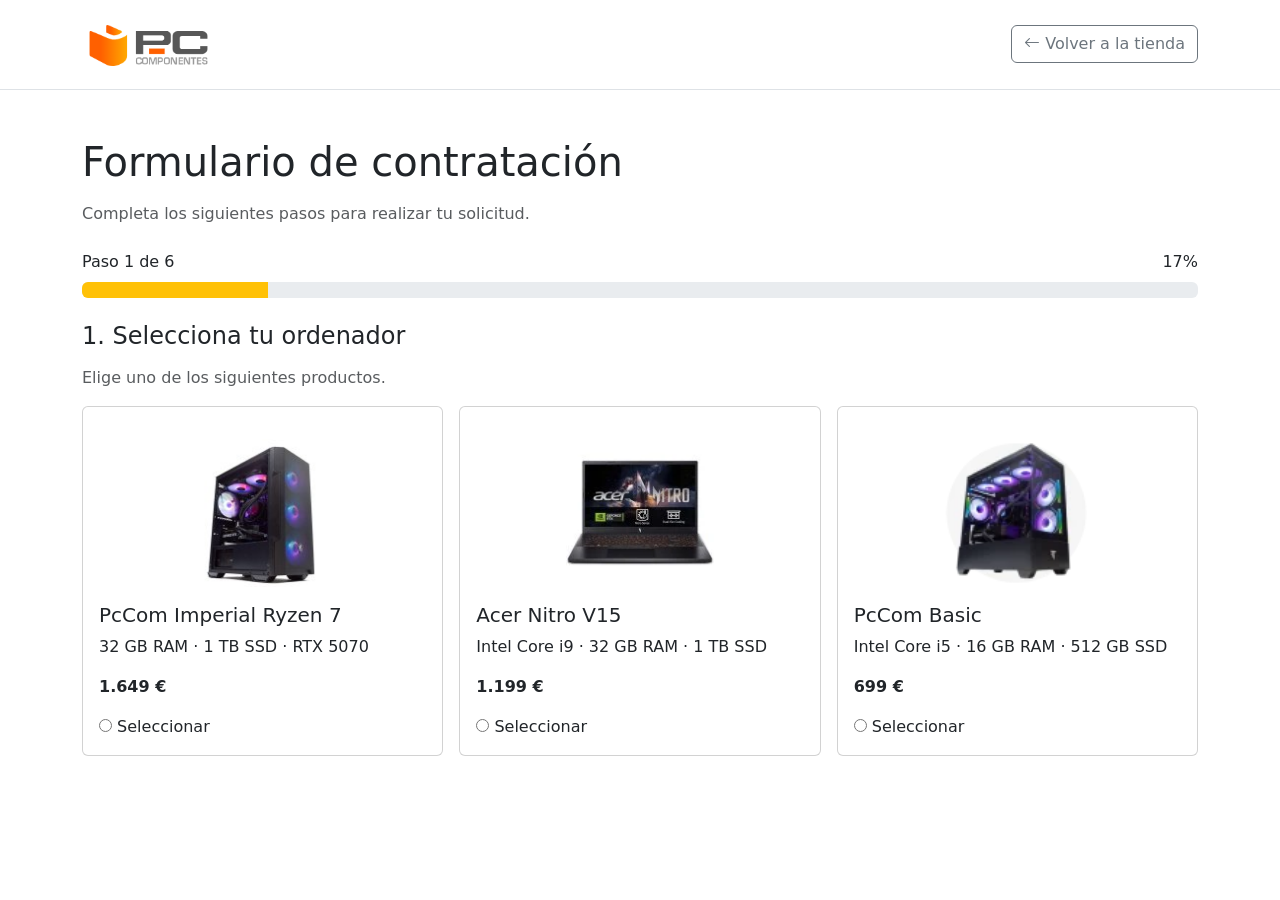
==== 3_Práctica_2_Formularios/formulario_Contratacion.html @ 8ff79df8 "Integración de práctica 2: formulario de contratación por pasos y recursos Bootstrap" ====
<!DOCTYPE html>
<html lang="es">

<head>
    <meta charset="UTF-8">
    <meta name="viewport" content="width=device-width, initial-scale=1.0">
    <title>Formulario de contratación - PCComponentes</title>

    <!-- Bootstrap -->
    <link rel="stylesheet" href="../bootstrap/css/bootstrap.min.css">

    <!-- Bootstrap Icons -->
    <link rel="stylesheet" href="../bootstrap-icons-1.13.1/font/bootstrap-icons.min.css">

    <!-- CSS del formulario -->
    <link rel="stylesheet" href="formulario.css">
</head>

<body>

    <!-- CABECERA DEL FORMULARIO -->
    <header class="bg-white border-bottom py-3">
        <div class="container d-flex justify-content-between align-items-center">

            <!-- Logotipo -->
            <a href="../index.html">
                <img src="../imagenes/Logo_1.png" alt="PCComponentes" width="150">
            </a>

            <!-- Volver a la página principal -->
            <a href="../index.html" class="btn btn-outline-secondary">
                <i class="bi bi-arrow-left"></i>
                Volver a la tienda
            </a>

        </div>
    </header>

    <!-- CONTENIDO PRINCIPAL -->
    <main class="container my-5">

        <!-- Título -->
        <h1 class="mb-3">Formulario de contratación</h1>

        <p class="text-muted mb-4">
            Completa los siguientes pasos para realizar tu solicitud.
        </p>

        <!-- Indicador de progreso -->
        <div class="mb-4">
            <div class="d-flex justify-content-between mb-2">
                <span id="textoPaso">Paso 1 de 6</span>
                <span id="porcentajePaso">17%</span>
            </div>

            <div class="progress" role="progressbar" aria-label="Progreso del formulario" aria-valuenow="1"
                aria-valuemin="0" aria-valuemax="6">

                <div id="barraProgreso" class="progress-bar bg-warning" style="width: 16.67%;">
                </div>
            </div>
        </div>

        <form id="formularioContratacion" novalidate>

            <!-- PASO 1: SELECCIÓN DE PRODUCTOS -->
            <section id="paso1" class="mb-5">

                <h2 class="h4 mb-3">1. Selecciona tu ordenador</h2>

                <p class="text-muted">
                    Elige uno de los siguientes productos.
                </p>

                <div class="row g-3">

                    <!-- Producto 1 -->
                    <div class="col-12 col-md-4">
                        <label class="card h-100 tarjeta-seleccionable">
                            <div class="card-body">
                                <img src="../imagenes/PcCom_Imperial_AMD_Ryzen_7.png" class="card-img-top p-3"
                                    alt="Ordenador PcCom Imperial Ryzen 7" style="height: 180px; object-fit: contain;">
                                <h3 class="h5">PcCom Imperial Ryzen 7</h3>
                                <p>32 GB RAM · 1 TB SSD · RTX 5070</p>
                                <p class="fw-bold">1.649 €</p>

                                <label>
                                    <input type="radio" name="producto" value="pccom" data-precio="1649">
                                    Seleccionar
                                </label>
                            </div>
                        </label>
                    </div>

                    <!-- Producto 2 -->
                    <div class="col-12 col-md-4">
                        <label class="card h-100 tarjeta-seleccionable">
                            <div class="card-body">
                                <img src="../imagenes/Portátil_Acer_Nitro_V15_IntelCore_i9.png" class="card-img-top p-3"
                                    alt="Portátil Acer Nitro V15" style="height: 180px; object-fit: contain;">
                                <h3 class="h5">Acer Nitro V15</h3>
                                <p>Intel Core i9 · 32 GB RAM · 1 TB SSD</p>
                                <p class="fw-bold">1.199 €</p>

                                <label>
                                    <input type="radio" name="producto" value="acer" data-precio="1199">
                                    Seleccionar
                                </label>
                        </label>
                    </div>
                </div>

                <!-- Producto 3 -->
                <div class="col-12 col-md-4">
                    <label class="card h-100 tarjeta-seleccionable">
                        <div class="card-body">
                            <img src="../imagenes/Sobremesas.png" class="card-img-top p-3" alt="Ordenador PcCom Basic"
                                style="height: 180px; object-fit: contain;">
                            <h3 class="h5">PcCom Basic</h3>
                            <p>Intel Core i5 · 16 GB RAM · 512 GB SSD</p>
                            <p class="fw-bold">699 €</p>

                            <label>
                                <input type="radio" name="producto" value="basic" data-precio="699">
                                Seleccionar
                            </label>
                        </div>
                    </label>
                </div>

                </div>
            </section>

        </form>


    </main>




    <script src="formulario.js"></script>
    <script src="../bootstrap/js/bootstrap.bundle.min.js"></script>
</body>

</html>
---- 3_Práctica_2_Formularios/formulario.css ----
/* PRODUCTO SELECCIONADO */
.card.producto-seleccionado {
    border: 2px solid #ff6000;
    background-color: #fff8f2;
}

/* TARJETAS INTERACTIVAS */
.tarjeta-seleccionable {
    cursor: pointer;
    transition: transform 0.25s ease, box-shadow 0.25s ease;
}

/* Al pasar el ratón */
.tarjeta-seleccionable:hover {
    transform: translateY(-6px);
    box-shadow: 0 8px 20px rgba(0, 0, 0, 0.15);
}

/* Producto seleccionado */
.card.producto-seleccionado {
    border: 2px solid #ff6000;
    background-color: #fff8f2;
}

/* Accesibilidad con teclado */
.tarjeta-seleccionable:focus-within {
    outline: 3px solid #ff6000;
    outline-offset: 3px;
}
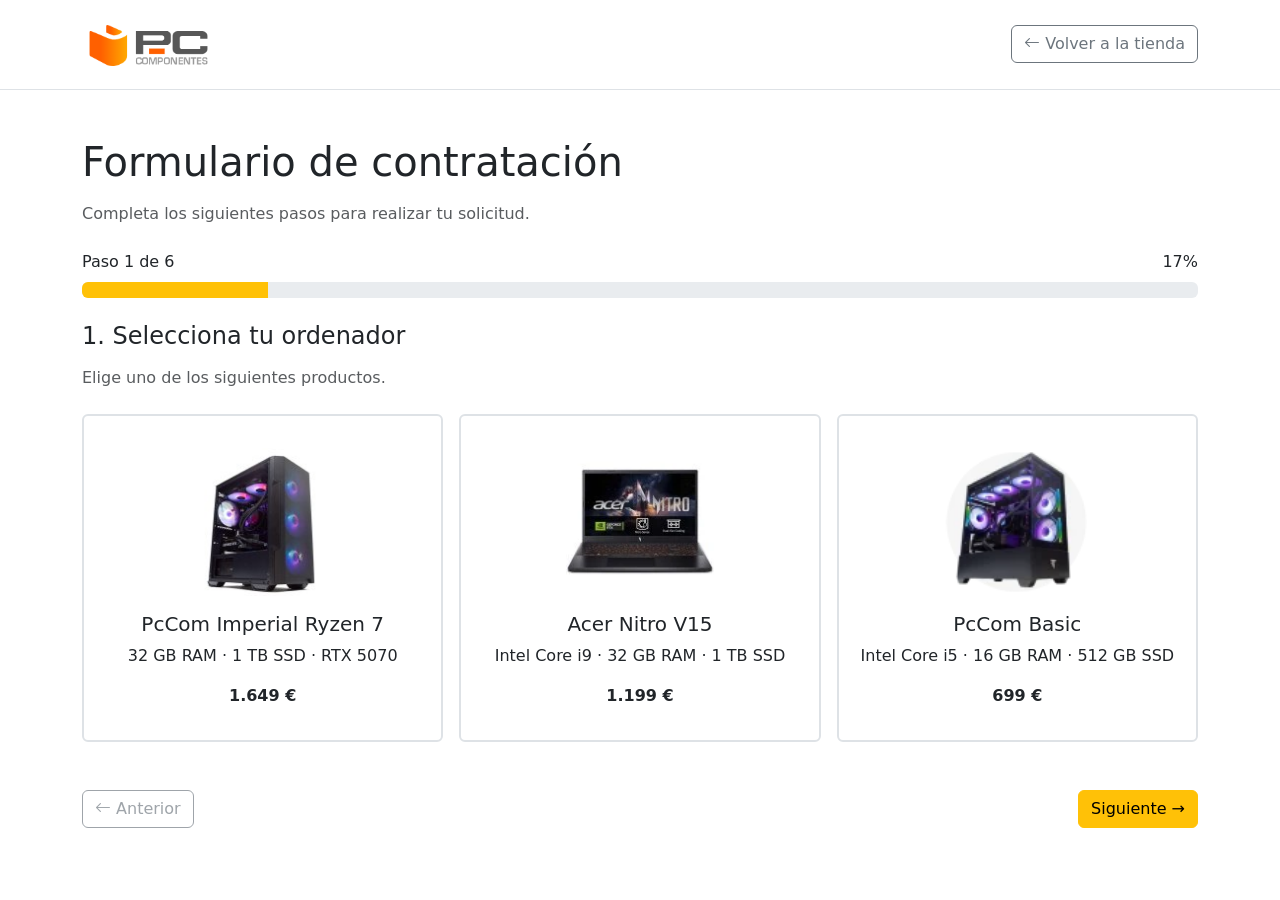
==== commit 2aa017ab: "Práctica 2 - Formulario de contratación de 6 pasos finalizado" ====
--- a/3_Práctica_2_Formularios/formulario_Contratacion.html
+++ b/3_Práctica_2_Formularios/formulario_Contratacion.html
@@ -63,12 +63,13 @@
 
         <form id="formularioContratacion" novalidate>
 
+
             <!-- PASO 1: SELECCIÓN DE PRODUCTOS -->
             <section id="paso1" class="mb-5">
 
                 <h2 class="h4 mb-3">1. Selecciona tu ordenador</h2>
 
-                <p class="text-muted">
+                <p class="text-muted mb-4">
                     Elige uno de los siguientes productos.
                 </p>
 
@@ -77,70 +78,564 @@
                     <!-- Producto 1 -->
                     <div class="col-12 col-md-4">
                         <label class="card h-100 tarjeta-seleccionable">
-                            <div class="card-body">
+
+                            <input type="radio" name="producto" value="pccom" data-precio="1649"
+                                class="radio-producto visually-hidden">
+
+                            <div class="card-body text-center">
                                 <img src="../imagenes/PcCom_Imperial_AMD_Ryzen_7.png" class="card-img-top p-3"
                                     alt="Ordenador PcCom Imperial Ryzen 7" style="height: 180px; object-fit: contain;">
+
                                 <h3 class="h5">PcCom Imperial Ryzen 7</h3>
                                 <p>32 GB RAM · 1 TB SSD · RTX 5070</p>
                                 <p class="fw-bold">1.649 €</p>
-
-                                <label>
-                                    <input type="radio" name="producto" value="pccom" data-precio="1649">
-                                    Seleccionar
-                                </label>
                             </div>
+
                         </label>
                     </div>
 
                     <!-- Producto 2 -->
                     <div class="col-12 col-md-4">
                         <label class="card h-100 tarjeta-seleccionable">
-                            <div class="card-body">
+
+                            <input type="radio" name="producto" value="acer" data-precio="1199"
+                                class="radio-producto visually-hidden">
+
+                            <div class="card-body text-center">
                                 <img src="../imagenes/Portátil_Acer_Nitro_V15_IntelCore_i9.png" class="card-img-top p-3"
                                     alt="Portátil Acer Nitro V15" style="height: 180px; object-fit: contain;">
+
                                 <h3 class="h5">Acer Nitro V15</h3>
                                 <p>Intel Core i9 · 32 GB RAM · 1 TB SSD</p>
                                 <p class="fw-bold">1.199 €</p>
-
-                                <label>
-                                    <input type="radio" name="producto" value="acer" data-precio="1199">
-                                    Seleccionar
-                                </label>
-                        </label>
-                    </div>
-                </div>
-
-                <!-- Producto 3 -->
-                <div class="col-12 col-md-4">
-                    <label class="card h-100 tarjeta-seleccionable">
-                        <div class="card-body">
-                            <img src="../imagenes/Sobremesas.png" class="card-img-top p-3" alt="Ordenador PcCom Basic"
-                                style="height: 180px; object-fit: contain;">
-                            <h3 class="h5">PcCom Basic</h3>
-                            <p>Intel Core i5 · 16 GB RAM · 512 GB SSD</p>
-                            <p class="fw-bold">699 €</p>
-
-                            <label>
-                                <input type="radio" name="producto" value="basic" data-precio="699">
-                                Seleccionar
+                            </div>
+
+                        </label>
+                    </div>
+
+                    <!-- Producto 3 -->
+                    <div class="col-12 col-md-4">
+                        <label class="card h-100 tarjeta-seleccionable">
+
+                            <input type="radio" name="producto" value="basic" data-precio="699"
+                                class="radio-producto visually-hidden">
+
+                            <div class="card-body text-center">
+                                <img src="../imagenes/Sobremesas.png" class="card-img-top p-3"
+                                    alt="Ordenador PcCom Basic" style="height: 180px; object-fit: contain;">
+
+                                <h3 class="h5">PcCom Basic</h3>
+                                <p>Intel Core i5 · 16 GB RAM · 512 GB SSD</p>
+                                <p class="fw-bold">699 €</p>
+                            </div>
+
+                        </label>
+                    </div>
+
+                </div>
+            </section>
+
+
+            <!-- PASO 2: COMPLEMENTOS -->
+
+            <section id="paso2" class="mb-5 d-none">
+
+                <h2 class="h4 mb-3">2. Selecciona tus complementos</h2>
+
+                <p class="text-muted mb-4">
+                    Personaliza tu compra con complementos opcionales.
+                </p>
+
+                <div class="row g-3">
+
+                    <!-- Complemento 1: Seguro -->
+                    <div class="col-12 col-md-6">
+
+                        <input class="btn-check" type="checkbox" id="seguro" name="complementos" value="seguro"
+                            data-precio="89" autocomplete="off">
+
+                        <label class="card h-100 p-3" for="seguro">
+                            <div class="card-body">
+                                <h3 class="h5 fw-bold">
+                                    Seguro de protección
+                                </h3>
+
+                                <p class="mt-2 mb-1">
+                                    Protección adicional para tu ordenador.
+                                </p>
+
+                                <p class="fw-bold mb-0">
+                                    89 € (pago único)
+                                </p>
+                            </div>
+                        </label>
+
+                    </div>
+
+                    <!-- Complemento 2: Soporte Premium -->
+                    <div class="col-12 col-md-6">
+
+                        <input class="btn-check" type="checkbox" id="soporte" name="complementos" value="soporte"
+                            data-precio="9.99" autocomplete="off">
+
+                        <label class="card h-100 p-3" for="soporte">
+                            <div class="card-body">
+                                <h3 class="h5 fw-bold">
+                                    Soporte técnico premium
+                                </h3>
+
+                                <p class="mt-2 mb-1">
+                                    Asistencia técnica especializada.
+                                </p>
+
+                                <p class="fw-bold mb-0">
+                                    9,99 €/mes
+                                </p>
+                            </div>
+                        </label>
+
+                    </div>
+
+                    <!-- Complemento 3: Instalación -->
+                    <div class="col-12 col-md-6">
+
+                        <input class="btn-check" type="checkbox" id="instalacion" name="complementos"
+                            value="instalacion" data-precio="49" autocomplete="off">
+
+                        <label class="card h-100 p-3" for="instalacion">
+                            <div class="card-body">
+                                <h3 class="h5 fw-bold">
+                                    Instalación y configuración
+                                </h3>
+
+                                <p class="mt-2 mb-1">
+                                    Preparación inicial del equipo.
+                                </p>
+
+                                <p class="fw-bold mb-0">
+                                    49 € (pago único)
+                                </p>
+                            </div>
+                        </label>
+
+                    </div>
+
+                </div>
+
+                <!-- RESUMEN DE PRECIOS -->
+                <div class="card bg-light mt-4">
+                    <div class="card-body">
+                        <h3 class="h5 mb-3">Resumen de precios</h3>
+
+                        <p class="mb-2">
+                            Pago único:
+                            <strong id="totalUnico">0,00 €</strong>
+                        </p>
+
+                        <p class="mb-0">
+                            Cuota mensual:
+                            <strong id="totalMensual">0,00 €/mes</strong>
+                        </p>
+                    </div>
+                </div>
+
+            </section>
+
+
+            <!-- PASO 3: DATOS PERSONALES -->
+            <section id="paso3" class="mb-5 d-none">
+
+                <h2 class="h4 mb-3">3. Datos personales</h2>
+                <p class="text-muted mb-4">
+                    Introduce tus datos para continuar con la contratación.
+                </p>
+
+                <div class="row g-3">
+
+                    <!-- Nombre -->
+                    <div class="col-12 col-md-6">
+                        <label for="nombre" class="form-label">Nombre *</label>
+                        <input type="text" class="form-control" id="nombre" name="nombre" autocomplete="given-name"
+                            required>
+                    </div>
+
+                    <!-- Apellidos -->
+                    <div class="col-12 col-md-6">
+                        <label for="apellidos" class="form-label">Apellidos *</label>
+                        <input type="text" class="form-control" id="apellidos" name="apellidos"
+                            autocomplete="family-name" required>
+                    </div>
+
+
+                    <!-- DNI -->
+                    <div class="col-12 col-md-6">
+                        <label for="dni" class="form-label">DNI *</label>
+
+                        <input type="text" class="form-control" id="dni" name="dni" maxlength="9"
+                            placeholder="12345678Z" aria-describedby="errorDni" required>
+
+                        <div id="errorDni" class="invalid-feedback">
+                            Introduce un DNI válido (8 números y su letra correcta).
+                        </div>
+                    </div>
+
+
+
+                    <!-- Teléfono -->
+                    <div class="col-12 col-md-6">
+                        <label for="telefono" class="form-label">Teléfono *</label>
+
+                        <input type="tel" class="form-control" id="telefono" name="telefono" autocomplete="tel"
+                            maxlength="9" placeholder="612345678" aria-describedby="errorTelefono" required>
+
+                        <div id="errorTelefono" class="invalid-feedback">
+                            Introduce un teléfono español válido de 9 dígitos.
+                        </div>
+                    </div>
+
+
+
+                    <!-- Correo electrónico -->
+                    <div class="col-12 col-md-6">
+                        <label for="email" class="form-label">Correo electrónico *</label>
+
+                        <input type="email" class="form-control" id="email" name="email" autocomplete="email"
+                            aria-describedby="errorEmail" required>
+
+                        <div id="errorEmail" class="invalid-feedback">
+                            Introduce un correo electrónico válido.
+                        </div>
+                    </div>
+
+                    <!-- Confirmar correo electrónico -->
+                    <div class="col-12 col-md-6">
+                        <label for="confirmarEmail" class="form-label">
+                            Confirmar correo electrónico *
+                        </label>
+
+                        <input type="email" class="form-control" id="confirmarEmail" name="confirmarEmail"
+                            aria-describedby="errorConfirmarEmail" required>
+
+                        <div id="errorConfirmarEmail" class="invalid-feedback">
+                            Los correos electrónicos no coinciden.
+                        </div>
+                    </div>
+
+                    <!-- Fecha de nacimiento -->
+                    <div class="col-12 col-md-6">
+                        <label for="fechaNacimiento" class="form-label">
+                            Fecha de nacimiento *
+                        </label>
+
+                        <input type="date" class="form-control" id="fechaNacimiento" name="fechaNacimiento"
+                            aria-describedby="errorFechaNacimiento" required>
+
+                        <div id="errorFechaNacimiento" class="invalid-feedback">
+                            Introduce una fecha válida. Debes tener al menos 18 años.
+                        </div>
+                    </div>
+
+
+                </div>
+            </section>
+
+
+            <!-- PASO 4: DIRECCIÓN -->
+            <section id="paso4" class="mb-5 d-none">
+                <h2 class="h4 mb-3">4. Dirección de facturación</h2>
+                <p class="text-muted">Introduce tu dirección en España.</p>
+
+                <div class="row g-3 mt-2">
+
+                    <!-- Dirección -->
+                    <div class="col-12">
+                        <label for="direccion" class="form-label">Dirección *</label>
+                        <input type="text" class="form-control" id="direccion" name="direccion"
+                            autocomplete="street-address" required>
+                        <div class="invalid-feedback">
+                            Introduce una dirección válida.
+                        </div>
+                    </div>
+
+                    <!-- Ciudad -->
+                    <div class="col-12 col-md-6">
+                        <label for="ciudad" class="form-label">Ciudad / Municipio *</label>
+                        <input type="text" class="form-control" id="ciudad" name="ciudad" required>
+                        <div class="invalid-feedback">
+                            Introduce una ciudad o municipio válido.
+                        </div>
+                    </div>
+
+                    <!-- Código postal -->
+                    <div class="col-12 col-md-6">
+                        <label for="codigoPostal" class="form-label">Código postal *</label>
+                        <input type="text" class="form-control" id="codigoPostal" name="codigoPostal"
+                            inputmode="numeric" maxlength="5" placeholder="37001" required>
+                        <div class="invalid-feedback">
+                            Introduce un código postal válido que corresponda a la provincia.
+                        </div>
+
+                    </div>
+
+                    <!-- Provincia -->
+                    <div class="col-12 col-md-6">
+                        <label for="provincia" class="form-label">Provincia *</label>
+                        <select class="form-select" id="provincia" name="provincia" required>
+                            <option value="">Selecciona una provincia</option>
+                        </select>
+
+                        <div class="invalid-feedback">
+                            Selecciona la provincia correspondiente al código postal.
+                        </div>
+
+                    </div>
+
+                </div>
+
+            </section>
+
+            <!-- PASO 5: PAGO SIMULADO -->
+            <section id="paso5" class="mb-5 d-none">
+
+                <h2 class="h4 mb-3">5. Método de pago</h2>
+
+                <p class="text-muted">
+                    Selecciona un método de pago simulado.
+                </p>
+
+                <!-- Selección del método de pago -->
+                <div class="row g-3 mb-4">
+
+                    <!-- Tarjeta bancaria -->
+                    <div class="col-md-6">
+
+                        <input class="btn-check" type="radio" name="metodoPago" id="pagoTarjeta" value="tarjeta"
+                            autocomplete="off">
+
+                        <label class="btn btn-outline-primary w-100 py-3" for="pagoTarjeta">
+                            <i class="bi bi-credit-card me-2"></i>
+                            Tarjeta bancaria
+                        </label>
+
+                    </div>
+
+                    <!-- Cuenta bancaria -->
+                    <div class="col-md-6">
+
+                        <input class="btn-check" type="radio" name="metodoPago" id="pagoIBAN" value="iban"
+                            autocomplete="off">
+
+                        <label class="btn btn-outline-primary w-100 py-3" for="pagoIBAN">
+                            <i class="bi bi-bank me-2"></i>
+                            Cuenta bancaria (IBAN español)
+                        </label>
+
+                    </div>
+
+                </div>
+
+                <!-- Datos de tarjeta -->
+                <div id="datosTarjeta" class="d-none">
+
+                    <h3 class="h5 mb-3">Datos de la tarjeta</h3>
+
+                    <div class="row g-3">
+
+                        <div class="col-12">
+                            <label for="numeroTarjeta" class="form-label">
+                                Número de tarjeta *
                             </label>
-                        </div>
+
+                            <input type="text" class="form-control" id="numeroTarjeta" maxlength="19"
+                                placeholder="1234 5678 9012 3456">
+                        </div>
+
+                        <div class="col-md-6">
+                            <label for="caducidad" class="form-label">
+                                Caducidad (MM/AA) *
+                            </label>
+
+                            <input type="text" class="form-control" id="caducidad" maxlength="5" placeholder="MM/AA">
+                        </div>
+
+                        <div class="col-md-6">
+                            <label for="cvv" class="form-label">
+                                CVV *
+                            </label>
+
+                            <input type="text" class="form-control" id="cvv" maxlength="3" placeholder="123">
+                        </div>
+
+                    </div>
+                </div>
+
+                <!-- Datos de IBAN -->
+                <div id="datosIBAN" class="d-none">
+
+                    <h3 class="h5 mb-3">Datos bancarios</h3>
+
+                    <label for="iban" class="form-label">
+                        IBAN español *
                     </label>
-                </div>
-
-                </div>
+
+                    <input type="text" class="form-control" id="iban" maxlength="34"
+                        placeholder="ES00 0000 0000 0000 0000 0000">
+
+                </div>
+
+                <p class="text-muted small mt-4">
+                    Este formulario es una simulación académica.
+                    No introduzcas datos bancarios reales.
+                </p>
+
             </section>
 
+            <!-- PASO 6: RESUMEN -->
+            <section id="paso6" class="mb-5 d-none">
+                <h2 class="h4 mb-3">6. Resumen y confirmación</h2>
+                <p class="text-muted">Revisa tu solicitud antes de confirmarla.</p>
+
+                <!-- RESUMEN DEL PEDIDO -->
+                <div class="card mt-4 mb-4">
+                    <div class="card-header fw-bold">
+                        <i class="bi bi-receipt me-2"></i>
+                        Resumen del pedido
+                    </div>
+
+                    <div class="card-body">
+
+                        <h5 class="mb-3">Producto seleccionado</h5>
+                        <p id="resumenProducto"></p>
+
+                        <hr>
+
+                        <h5 class="mb-3">Complementos contratados</h5>
+                        <div id="resumenComplementos"></div>
+
+                        <hr>
+
+                        <div class="d-flex justify-content-between mb-2">
+                            <strong>Total de pago único:</strong>
+                            <strong id="resumenTotalUnico"></strong>
+                        </div>
+
+                        <div class="d-flex justify-content-between">
+                            <strong>Total mensual:</strong>
+                            <strong id="resumenTotalMensual"></strong>
+                        </div>
+
+                    </div>
+                </div>
+
+                <!-- CONSENTIMIENTOS -->
+                <div class="mt-4 mb-4">
+
+                    <h5 class="mb-3">Consentimientos</h5>
+
+                    <!-- Condiciones de contratación -->
+                    <input type="checkbox" class="btn-check" id="aceptarCondiciones" autocomplete="off">
+
+                    <label for="aceptarCondiciones" class="btn btn-outline-primary w-100 text-start mb-3 p-3">
+                        <i class="bi bi-check-circle me-2"></i>
+                        Acepto las condiciones de contratación. *
+                    </label>
+
+                    <!-- Política de privacidad -->
+                    <input type="checkbox" class="btn-check" id="aceptarPrivacidad" autocomplete="off">
+
+                    <label for="aceptarPrivacidad" class="btn btn-outline-primary w-100 text-start mb-3 p-3">
+                        <i class="bi bi-shield-check me-2"></i>
+                        He leído y acepto la política de privacidad. *
+                    </label>
+
+                    <!-- Comunicaciones comerciales -->
+                    <input type="checkbox" class="btn-check" id="aceptarPublicidad" autocomplete="off">
+
+                    <label for="aceptarPublicidad" class="btn btn-outline-primary w-100 text-start p-3">
+                        <i class="bi bi-envelope me-2"></i>
+                        Deseo recibir ofertas y comunicaciones comerciales (opcional).
+                    </label>
+
+                    <p class="text-muted small mt-3">
+                        * Consentimientos obligatorios para confirmar la solicitud.
+                    </p>
+                    <!-- Mensaje de error de los consentimientos -->
+                    <div id="errorConsentimientos" class="alert alert-danger d-none mt-3" role="alert"
+                        aria-live="polite">
+                        Debes aceptar las condiciones de contratación y la política de privacidad.
+                    </div>
+
+                </div>
+
+            </section>
+
+            <!-- MODAL DE CONFIRMACIÓN -->
+            <div class="modal fade" id="modalConfirmacion" tabindex="-1" aria-labelledby="tituloModalConfirmacion"
+                aria-hidden="true">
+
+                <div class="modal-dialog modal-dialog-centered">
+                    <div class="modal-content">
+
+                        <div class="modal-header">
+                            <h2 class="modal-title fs-5" id="tituloModalConfirmacion">
+                                Confirmar solicitud
+                            </h2>
+
+                            <button type="button" class="btn-close" data-bs-dismiss="modal" aria-label="Cerrar">
+                            </button>
+                        </div>
+
+                        <div class="modal-body">
+                            <p>
+                                ¿Deseas confirmar la contratación
+                                con los datos seleccionados?
+                            </p>
+                            <p class="text-muted mb-0">
+                                Revisa que toda la información sea correcta.
+                            </p>
+                        </div>
+
+                        <div class="modal-footer">
+                            <button type="button" class="btn btn-secondary" data-bs-dismiss="modal">
+                                Cancelar
+                            </button>
+
+                            <button type="button" class="btn btn-primary" id="btnConfirmarDefinitivo">
+                                Confirmar solicitud
+                            </button>
+                        </div>
+
+                    </div>
+                </div>
+            </div>
+
+
+            <!-- BOTONES DE NAVEGACIÓN -->
+            <div class="d-flex justify-content-between mt-4">
+
+                <button type="button" id="btnAnterior" class="btn btn-outline-secondary" disabled>
+                    <i class="bi bi-arrow-left"></i> Anterior
+                </button>
+
+                <button type="button" id="btnSiguiente" class="btn btn-warning">
+                    Siguiente <i class="bi bi-arrow-right"></i>
+                </button>
+
+            </div>
+
+
         </form>
 
 
     </main>
 
-
-
-
+    <!-- Bootstrap 5 -->
+    <script src="../bootstrap/js/bootstrap.bundle.min.js"></script>
+
+    <!-- JavaScript del formulario -->
     <script src="formulario.js"></script>
-    <script src="../bootstrap/js/bootstrap.bundle.min.js"></script>
+
+
 </body>
 
 </html>
--- a/3_Práctica_2_Formularios/formulario.css
+++ b/3_Práctica_2_Formularios/formulario.css
@@ -1,29 +1,87 @@
-/* PRODUCTO SELECCIONADO */
-.card.producto-seleccionado {
-    border: 2px solid #ff6000;
-    background-color: #fff8f2;
+/* ==========================================
+   PASO 1 - TARJETAS DE PRODUCTOS
+   ========================================== */
+
+/* Estilo general de las tarjetas */
+.tarjeta-seleccionable {
+    cursor: pointer;
+    border: 2px solid #dee2e6;
+    transition: transform 0.3s ease,
+        border-color 0.3s ease,
+        box-shadow 0.3s ease;
 }
 
-/* TARJETAS INTERACTIVAS */
-.tarjeta-seleccionable {
-    cursor: pointer;
-    transition: transform 0.25s ease, box-shadow 0.25s ease;
-}
-
-/* Al pasar el ratón */
+/* Efecto al pasar el ratón */
 .tarjeta-seleccionable:hover {
-    transform: translateY(-6px);
+    transform: translateY(-8px);
     box-shadow: 0 8px 20px rgba(0, 0, 0, 0.15);
 }
 
 /* Producto seleccionado */
-.card.producto-seleccionado {
-    border: 2px solid #ff6000;
+.tarjeta-seleccionable:has(.radio-producto:checked) {
+    border-color: #ff6000;
     background-color: #fff8f2;
+    box-shadow: 0 0 0 2px rgba(255, 96, 0, 0.15);
 }
 
-/* Accesibilidad con teclado */
-.tarjeta-seleccionable:focus-within {
+/* Accesibilidad mediante teclado */
+.tarjeta-seleccionable:has(.radio-producto:focus-visible) {
     outline: 3px solid #ff6000;
     outline-offset: 3px;
+}
+
+/* ==========================================
+   PASO 6: CONSENTIMIENTOS
+   ========================================== */
+
+/* Botones sin seleccionar */
+#paso6 .btn-check+.btn-outline-primary {
+    background-color: #fff;
+    color: #0d6efd;
+    border-color: #0d6efd;
+}
+
+/* Botones seleccionados */
+#paso6 .btn-check:checked+.btn-outline-primary {
+    background-color: #0d6efd;
+    color: #fff;
+    border-color: #0d6efd;
+}
+
+/* Resaltar el botón al navegar con teclado */
+#paso6 .btn-check:focus-visible+.btn-outline-primary {
+    outline: 3px solid #ffc107;
+    outline-offset: 3px;
+}
+
+/* ==========================================
+   PASO 2: COMPLEMENTOS SELECCIONABLES
+   ========================================== */
+
+/* Ocultar visualmente los checkbox */
+#paso2 input[type="checkbox"] {
+    position: absolute;
+    width: 1px;
+    height: 1px;
+    opacity: 0;
+    overflow: hidden;
+}
+
+/* Tarjetas de complementos */
+#paso2 input[type="checkbox"]+label {
+    cursor: pointer;
+    transition: transform 0.2s ease, border-color 0.2s ease;
+}
+
+/* Tarjeta seleccionada */
+#paso2 input[type="checkbox"]:checked+label {
+    border: 2px solid #0d6efd;
+    background-color: #e7f1ff;
+    transform: translateY(-2px);
+}
+
+/* Navegación mediante teclado */
+#paso2 input[type="checkbox"]:focus-visible+label {
+    outline: 3px solid #ffc107;
+    outline-offset: 3px;
 }
